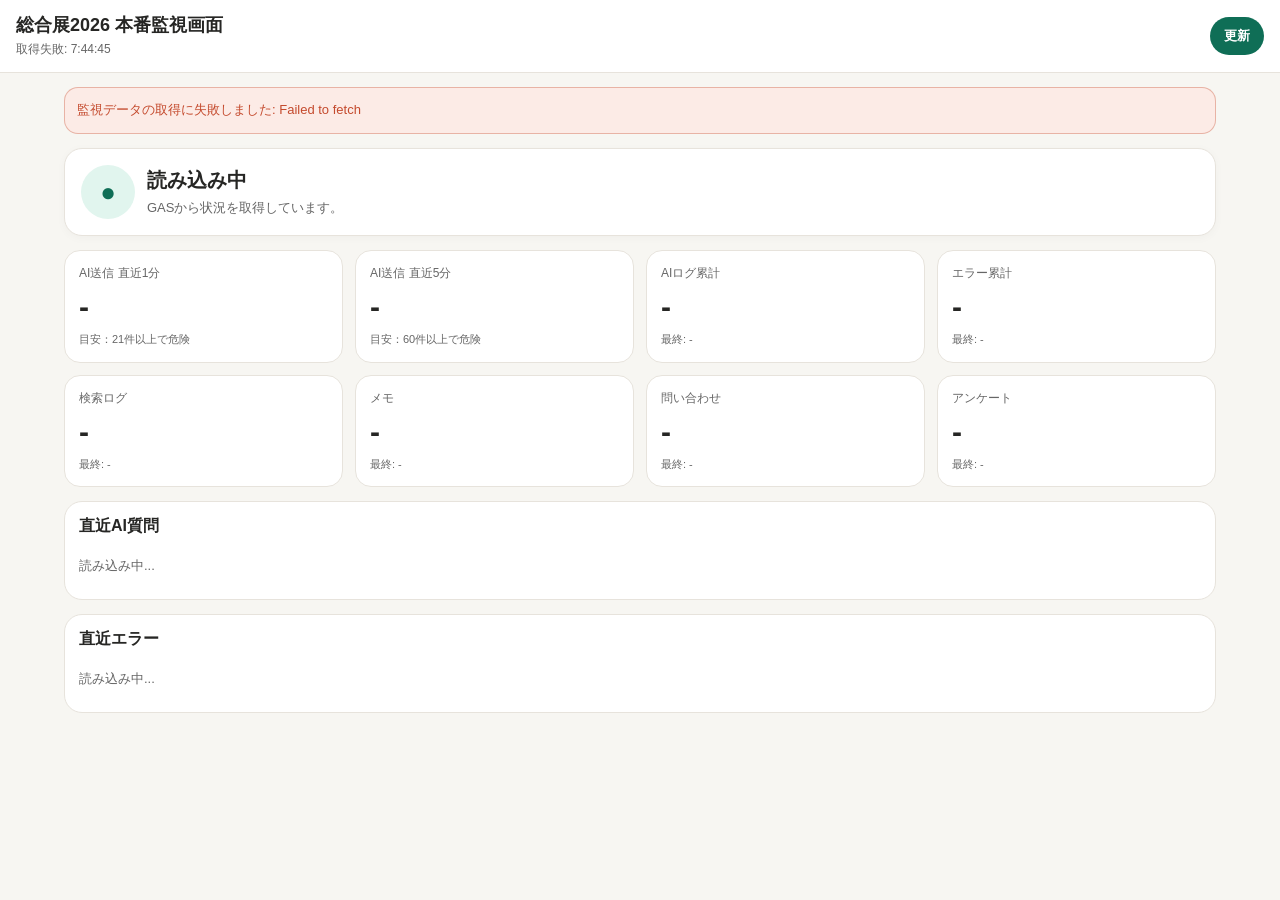
==== admin.html @ ae8590c2 "Create admin.html" ====
<!DOCTYPE html>
<html lang="ja">
<head>
  <meta charset="UTF-8" />
  <meta name="viewport" content="width=device-width,initial-scale=1,viewport-fit=cover" />
  <title>総合展2026 本番監視画面</title>
  <style>
    :root {
      --green: #0F6E56;
      --green2: #E1F5EE;
      --red: #C44A2D;
      --red2: #FCEBE6;
      --yellow: #A36B00;
      --yellow2: #FFF4D6;
      --ink: #262624;
      --sub: #666;
      --line: #e7e3dc;
      --bg: #f7f6f2;
      --card: #fff;
    }

    * {
      box-sizing: border-box;
    }

    body {
      margin: 0;
      background: var(--bg);
      color: var(--ink);
      font-family: -apple-system, BlinkMacSystemFont, "Segoe UI", "Hiragino Sans", "Noto Sans JP", sans-serif;
    }

    header {
      position: sticky;
      top: 0;
      z-index: 10;
      background: rgba(255,255,255,.96);
      backdrop-filter: blur(10px);
      border-bottom: 1px solid var(--line);
      padding: 14px 16px;
    }

    .head-row {
      display: flex;
      align-items: center;
      justify-content: space-between;
      gap: 12px;
    }

    h1 {
      margin: 0;
      font-size: 18px;
      line-height: 1.3;
    }

    .sub {
      margin-top: 4px;
      font-size: 12px;
      color: var(--sub);
    }

    .refresh-btn {
      border: 0;
      background: var(--green);
      color: white;
      border-radius: 999px;
      padding: 10px 14px;
      font-size: 13px;
      font-weight: 700;
      cursor: pointer;
      white-space: nowrap;
    }

    main {
      padding: 14px;
      max-width: 1180px;
      margin: 0 auto;
    }

    .status-card {
      background: var(--card);
      border: 1px solid var(--line);
      border-radius: 18px;
      padding: 16px;
      margin-bottom: 14px;
      box-shadow: 0 2px 10px rgba(0,0,0,.03);
    }

    .status-row {
      display: flex;
      align-items: center;
      gap: 12px;
    }

    .lamp {
      width: 54px;
      height: 54px;
      border-radius: 50%;
      display: grid;
      place-items: center;
      font-size: 26px;
      font-weight: 900;
      flex: 0 0 auto;
    }

    .normal .lamp {
      background: var(--green2);
      color: var(--green);
    }

    .warning .lamp {
      background: var(--yellow2);
      color: var(--yellow);
    }

    .danger .lamp {
      background: var(--red2);
      color: var(--red);
    }

    .status-title {
      font-size: 20px;
      font-weight: 900;
      margin-bottom: 4px;
    }

    .status-msg {
      color: var(--sub);
      font-size: 13px;
      line-height: 1.5;
    }

    .grid {
      display: grid;
      grid-template-columns: repeat(4, 1fr);
      gap: 12px;
      margin-bottom: 14px;
    }

    .metric {
      background: var(--card);
      border: 1px solid var(--line);
      border-radius: 16px;
      padding: 14px;
      min-height: 100px;
    }

    .metric-label {
      font-size: 12px;
      color: var(--sub);
      margin-bottom: 8px;
    }

    .metric-value {
      font-size: 30px;
      font-weight: 900;
      letter-spacing: -0.03em;
    }

    .metric-foot {
      margin-top: 8px;
      font-size: 11px;
      color: var(--sub);
      line-height: 1.4;
      word-break: break-all;
    }

    .section {
      background: var(--card);
      border: 1px solid var(--line);
      border-radius: 18px;
      padding: 14px;
      margin-bottom: 14px;
    }

    .section h2 {
      font-size: 16px;
      margin: 0 0 10px;
    }

    table {
      width: 100%;
      border-collapse: collapse;
      font-size: 13px;
    }

    th, td {
      border-bottom: 1px solid var(--line);
      padding: 9px 6px;
      vertical-align: top;
      text-align: left;
    }

    th {
      color: var(--sub);
      font-size: 12px;
      font-weight: 700;
      background: #faf9f6;
    }

    .mono {
      font-family: ui-monospace, SFMono-Regular, Menlo, Consolas, monospace;
      font-size: 12px;
    }

    .empty {
      color: var(--sub);
      font-size: 13px;
      padding: 10px 0;
    }

    .error-box {
      background: var(--red2);
      color: var(--red);
      border: 1px solid rgba(196,74,45,.35);
      border-radius: 14px;
      padding: 12px;
      font-size: 13px;
      line-height: 1.6;
      margin-bottom: 14px;
      display: none;
    }

    @media (max-width: 880px) {
      .grid {
        grid-template-columns: repeat(2, 1fr);
      }
    }

    @media (max-width: 520px) {
      .grid {
        grid-template-columns: 1fr;
      }

      .head-row {
        align-items: flex-start;
      }

      h1 {
        font-size: 16px;
      }

      .refresh-btn {
        padding: 9px 12px;
      }

      table {
        font-size: 12px;
      }

      th, td {
        padding: 8px 5px;
      }
    }
  </style>
</head>
<body>
  <header>
    <div class="head-row">
      <div>
        <h1>総合展2026 本番監視画面</h1>
        <div class="sub" id="lastUpdated">読み込み中...</div>
      </div>
      <button class="refresh-btn" onclick="loadStatus()">更新</button>
    </div>
  </header>

  <main>
    <div class="error-box" id="errorBox"></div>

    <section class="status-card normal" id="statusCard">
      <div class="status-row">
        <div class="lamp" id="statusIcon">●</div>
        <div>
          <div class="status-title" id="statusTitle">読み込み中</div>
          <div class="status-msg" id="statusMessage">GASから状況を取得しています。</div>
        </div>
      </div>
    </section>

    <section class="grid">
      <div class="metric">
        <div class="metric-label">AI送信 直近1分</div>
        <div class="metric-value" id="ai1">-</div>
        <div class="metric-foot">目安：21件以上で危険</div>
      </div>

      <div class="metric">
        <div class="metric-label">AI送信 直近5分</div>
        <div class="metric-value" id="ai5">-</div>
        <div class="metric-foot">目安：60件以上で危険</div>
      </div>

      <div class="metric">
        <div class="metric-label">AIログ累計</div>
        <div class="metric-value" id="aiTotal">-</div>
        <div class="metric-foot" id="aiLatest">最終: -</div>
      </div>

      <div class="metric">
        <div class="metric-label">エラー累計</div>
        <div class="metric-value" id="errorTotal">-</div>
        <div class="metric-foot" id="errorLatest">最終: -</div>
      </div>

      <div class="metric">
        <div class="metric-label">検索ログ</div>
        <div class="metric-value" id="searchTotal">-</div>
        <div class="metric-foot" id="searchLatest">最終: -</div>
      </div>

      <div class="metric">
        <div class="metric-label">メモ</div>
        <div class="metric-value" id="memoTotal">-</div>
        <div class="metric-foot" id="memoLatest">最終: -</div>
      </div>

      <div class="metric">
        <div class="metric-label">問い合わせ</div>
        <div class="metric-value" id="inquiryTotal">-</div>
        <div class="metric-foot" id="inquiryLatest">最終: -</div>
      </div>

      <div class="metric">
        <div class="metric-label">アンケート</div>
        <div class="metric-value" id="surveyTotal">-</div>
        <div class="metric-foot" id="surveyLatest">最終: -</div>
      </div>
    </section>

    <section class="section">
      <h2>直近AI質問</h2>
      <div id="aiTableWrap" class="empty">読み込み中...</div>
    </section>

    <section class="section">
      <h2>直近エラー</h2>
      <div id="errorTableWrap" class="empty">読み込み中...</div>
    </section>
  </main>

  <script>
    const GAS_URL = 'https://script.google.com/macros/s/AKfycbyavH18rQHlhsjPkECUxr9oiyCU0AKhf0aWcG3G53FzF6r1vitTwxDRDULji2iOKU3h/exec';

    const params = new URLSearchParams(location.search);
    const ADMIN_TOKEN = params.get('token') || '';

    function esc(v) {
      return String(v == null ? '' : v)
        .replace(/&/g, '&amp;')
        .replace(/</g, '&lt;')
        .replace(/>/g, '&gt;')
        .replace(/"/g, '&quot;')
        .replace(/'/g, '&#39;');
    }

    function setText(id, value) {
      const el = document.getElementById(id);
      if (el) el.textContent = value == null || value === '' ? '-' : value;
    }

    function setError(message) {
      const box = document.getElementById('errorBox');
      if (!box) return;

      if (!message) {
        box.style.display = 'none';
        box.textContent = '';
        return;
      }

      box.style.display = 'block';
      box.textContent = message;
    }

    async function loadStatus() {
      setError('');

      try {
        const url =
          GAS_URL +
          '?action=adminStatus' +
          '&token=' + encodeURIComponent(ADMIN_TOKEN) +
          '&_=' + Date.now();

        const res = await fetch(url);
        if (!res.ok) throw new Error('HTTP ' + res.status);

        const data = await res.json();
        if (data.status !== 'ok') {
          throw new Error(data.error || 'adminStatus error');
        }

        renderStatus(data);
      } catch (err) {
        setError('監視データの取得に失敗しました: ' + err.message);
        setText('lastUpdated', '取得失敗: ' + new Date().toLocaleTimeString('ja-JP'));
      }
    }

    function renderStatus(data) {
      setText('lastUpdated', '最終更新: ' + data.generatedAt);

      const card = document.getElementById('statusCard');
      const level = data.congestion && data.congestion.level ? data.congestion.level : 'normal';
      card.className = 'status-card ' + level;

      const mark = level === 'danger' ? '!' : level === 'warning' ? '▲' : '●';
      setText('statusIcon', mark);
      setText('statusTitle', data.congestion.label);
      setText('statusMessage', data.congestion.message);

      setText('ai1', data.ai.last1Min);
      setText('ai5', data.ai.last5Min);
      setText('aiTotal', data.ai.total);
      setText('aiLatest', '最終: ' + (data.ai.latestTime || '-'));

      setText('errorTotal', data.counts.errors);
      setText('errorLatest', '最終: ' + (data.latestTimes.errors || '-'));

      setText('searchTotal', data.counts.search);
      setText('searchLatest', '最終: ' + (data.latestTimes.search || '-'));

      setText('memoTotal', data.counts.memo);
      setText('memoLatest', '最終: ' + (data.latestTimes.memo || '-'));

      setText('inquiryTotal', data.counts.inquiry);
      setText('inquiryLatest', '最終: ' + (data.latestTimes.inquiry || '-'));

      setText('surveyTotal', data.counts.survey);
      setText('surveyLatest', '最終: ' + (data.latestTimes.survey || '-'));

      renderAITable(data.ai.latest || []);
      renderErrorTable(data.errors || []);
    }

    function renderAITable(rows) {
      const wrap = document.getElementById('aiTableWrap');

      if (!rows.length) {
        wrap.className = 'empty';
        wrap.textContent = 'AIログはまだありません。';
        return;
      }

      wrap.className = '';

      wrap.innerHTML = `
        <table>
          <thead>
            <tr>
              <th>日時</th>
              <th>質問</th>
              <th>回答</th>
              <th>業態</th>
              <th>QR</th>
            </tr>
          </thead>
          <tbody>
            ${rows.map(r => `
              <tr>
                <td class="mono">${esc(r.time)}</td>
                <td>${esc(r.question)}</td>
                <td>${esc(r.answer)}</td>
                <td>${esc(r.gyotai)}</td>
                <td class="mono">${esc(r.qr)}</td>
              </tr>
            `).join('')}
          </tbody>
        </table>
      `;
    }

    function renderErrorTable(rows) {
      const wrap = document.getElementById('errorTableWrap');

      if (!rows.length) {
        wrap.className = 'empty';
        wrap.textContent = 'エラーは記録されていません。';
        return;
      }

      wrap.className = '';

      wrap.innerHTML = `
        <table>
          <thead>
            <tr>
              <th>日時</th>
              <th>発生箇所</th>
              <th>action</th>
              <th>内容</th>
            </tr>
          </thead>
          <tbody>
            ${rows.map(r => `
              <tr>
                <td class="mono">${esc(r.time)}</td>
                <td>${esc(r.source)}</td>
                <td class="mono">${esc(r.action)}</td>
                <td>${esc(r.message)}</td>
              </tr>
            `).join('')}
          </tbody>
        </table>
      `;
    }

    loadStatus();
    setInterval(loadStatus, 30000);
  </script>
</body>
</html>
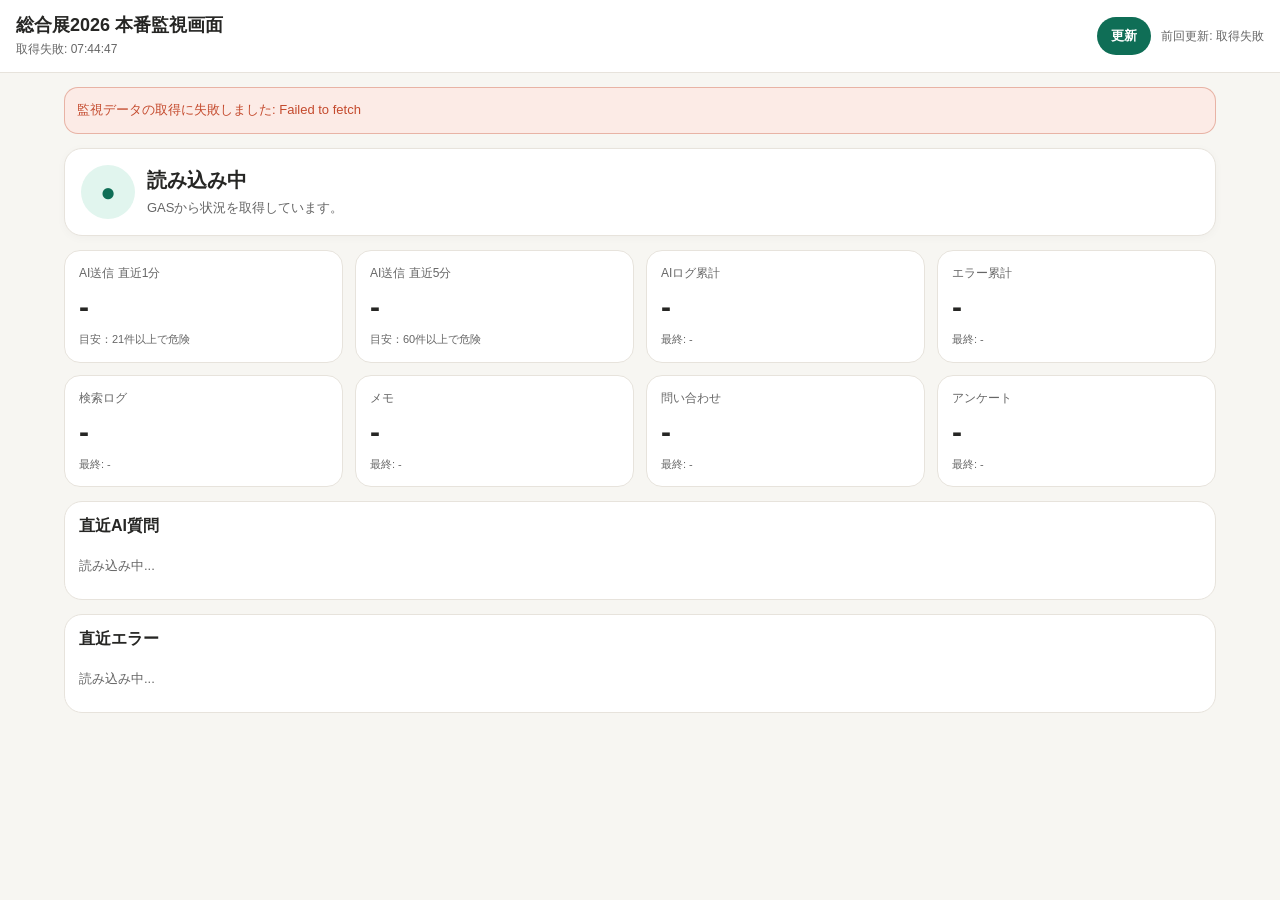
==== commit 69b2f0f5: "Update admin.html" ====
--- a/admin.html
+++ b/admin.html
@@ -59,6 +59,14 @@
       color: var(--sub);
     }
 
+    .refresh-area {
+      display: flex;
+      align-items: center;
+      gap: 10px;
+      flex-wrap: wrap;
+      justify-content: flex-end;
+    }
+
     .refresh-btn {
       border: 0;
       background: var(--green);
@@ -71,6 +79,12 @@
       white-space: nowrap;
     }
 
+    .last-updated-side {
+      font-size: 12px;
+      color: var(--sub);
+      white-space: nowrap;
+    }
+
     main {
       padding: 14px;
       max-width: 1180px;
@@ -240,6 +254,10 @@
         font-size: 16px;
       }
 
+      .refresh-area {
+        justify-content: flex-start;
+      }
+
       .refresh-btn {
         padding: 9px 12px;
       }
@@ -261,7 +279,10 @@
         <h1>総合展2026 本番監視画面</h1>
         <div class="sub" id="lastUpdated">読み込み中...</div>
       </div>
-      <button class="refresh-btn" onclick="loadStatus()">更新</button>
+      <div class="refresh-area">
+        <button class="refresh-btn" onclick="loadStatus()">更新</button>
+        <div class="last-updated-side" id="lastUpdatedSide">前回更新: -</div>
+      </div>
     </div>
   </header>
 
@@ -393,13 +414,16 @@
 
         renderStatus(data);
       } catch (err) {
+        const failedAt = new Date().toLocaleTimeString('ja-JP', {hour:'2-digit', minute:'2-digit', second:'2-digit'});
         setError('監視データの取得に失敗しました: ' + err.message);
-        setText('lastUpdated', '取得失敗: ' + new Date().toLocaleTimeString('ja-JP'));
+        setText('lastUpdated', '取得失敗: ' + failedAt);
+        setText('lastUpdatedSide', '前回更新: 取得失敗');
       }
     }
 
     function renderStatus(data) {
       setText('lastUpdated', '最終更新: ' + data.generatedAt);
+      setText('lastUpdatedSide', '前回更新: ' + data.generatedAt);
 
       const card = document.getElementById('statusCard');
       const level = data.congestion && data.congestion.level ? data.congestion.level : 'normal';
@@ -507,7 +531,7 @@
     }
 
     loadStatus();
-    setInterval(loadStatus, 30000);
+    setInterval(loadStatus, 60000);
   </script>
 </body>
 </html>
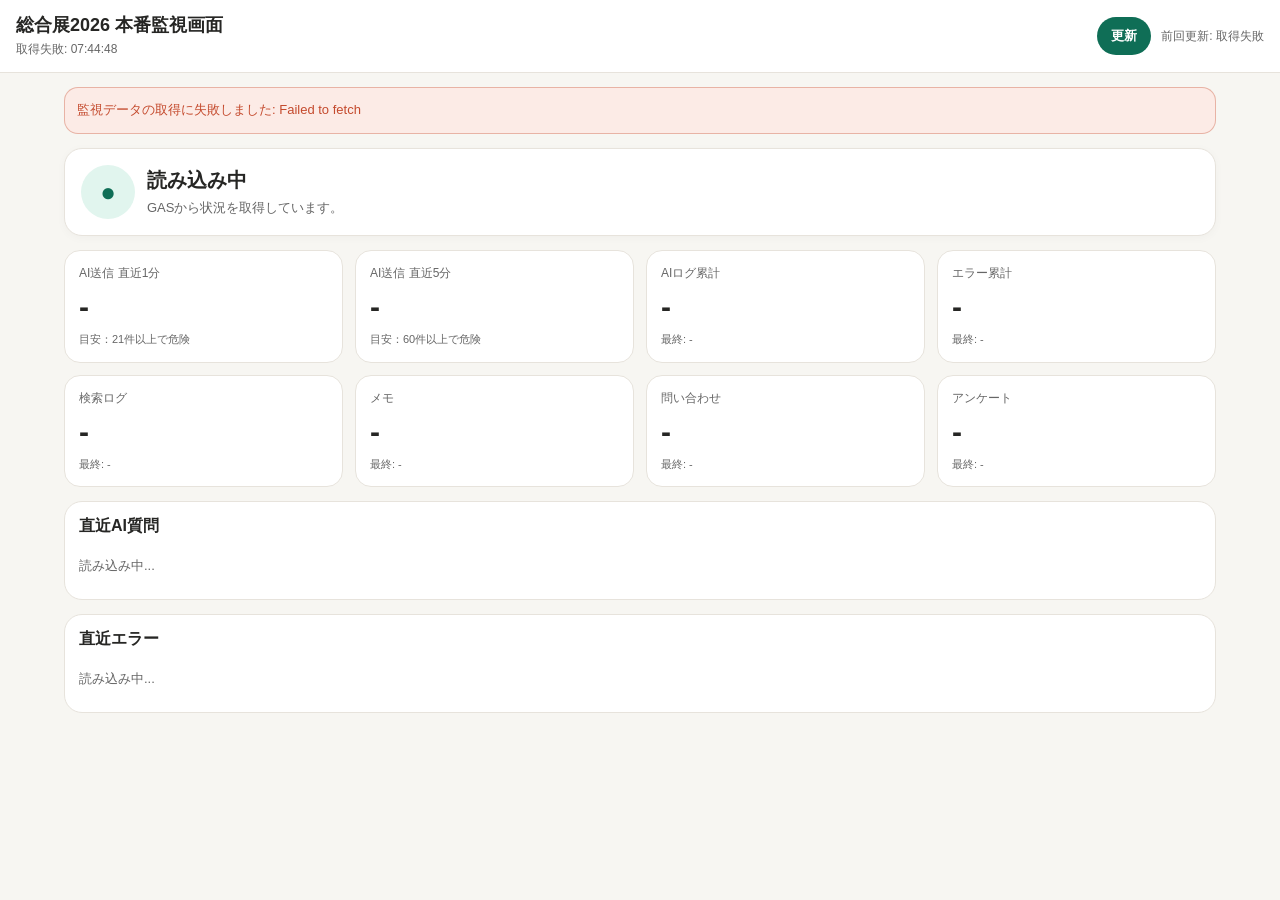
==== commit c93922f0: "Update admin.html" ====
--- a/admin.html
+++ b/admin.html
@@ -248,6 +248,7 @@
 
       .head-row {
         align-items: flex-start;
+        flex-direction: column;
       }
 
       h1 {
@@ -394,6 +395,27 @@
       box.textContent = message;
     }
 
+    function timeToMillis(value) {
+      if (!value) return 0;
+
+      const s = String(value).trim();
+      if (!s) return 0;
+
+      const normalized = s.replace(/\//g, '-');
+      const d = new Date(normalized);
+      const t = d.getTime();
+
+      return isNaN(t) ? 0 : t;
+    }
+
+    function newestFirst(rows) {
+      return (rows || []).slice().sort((a, b) => {
+        const ta = timeToMillis(a.time);
+        const tb = timeToMillis(b.time);
+        return tb - ta;
+      });
+    }
+
     async function loadStatus() {
       setError('');
 
@@ -414,7 +436,12 @@
 
         renderStatus(data);
       } catch (err) {
-        const failedAt = new Date().toLocaleTimeString('ja-JP', {hour:'2-digit', minute:'2-digit', second:'2-digit'});
+        const failedAt = new Date().toLocaleTimeString('ja-JP', {
+          hour: '2-digit',
+          minute: '2-digit',
+          second: '2-digit'
+        });
+
         setError('監視データの取得に失敗しました: ' + err.message);
         setText('lastUpdated', '取得失敗: ' + failedAt);
         setText('lastUpdatedSide', '前回更新: 取得失敗');
@@ -460,8 +487,9 @@
 
     function renderAITable(rows) {
       const wrap = document.getElementById('aiTableWrap');
-
-      if (!rows.length) {
+      const sortedRows = newestFirst(rows);
+
+      if (!sortedRows.length) {
         wrap.className = 'empty';
         wrap.textContent = 'AIログはまだありません。';
         return;
@@ -481,7 +509,7 @@
             </tr>
           </thead>
           <tbody>
-            ${rows.map(r => `
+            ${sortedRows.map(r => `
               <tr>
                 <td class="mono">${esc(r.time)}</td>
                 <td>${esc(r.question)}</td>
@@ -497,8 +525,9 @@
 
     function renderErrorTable(rows) {
       const wrap = document.getElementById('errorTableWrap');
-
-      if (!rows.length) {
+      const sortedRows = newestFirst(rows);
+
+      if (!sortedRows.length) {
         wrap.className = 'empty';
         wrap.textContent = 'エラーは記録されていません。';
         return;
@@ -517,7 +546,7 @@
             </tr>
           </thead>
           <tbody>
-            ${rows.map(r => `
+            ${sortedRows.map(r => `
               <tr>
                 <td class="mono">${esc(r.time)}</td>
                 <td>${esc(r.source)}</td>
@@ -531,7 +560,6 @@
     }
 
     loadStatus();
-    setInterval(loadStatus, 60000);
   </script>
 </body>
 </html>
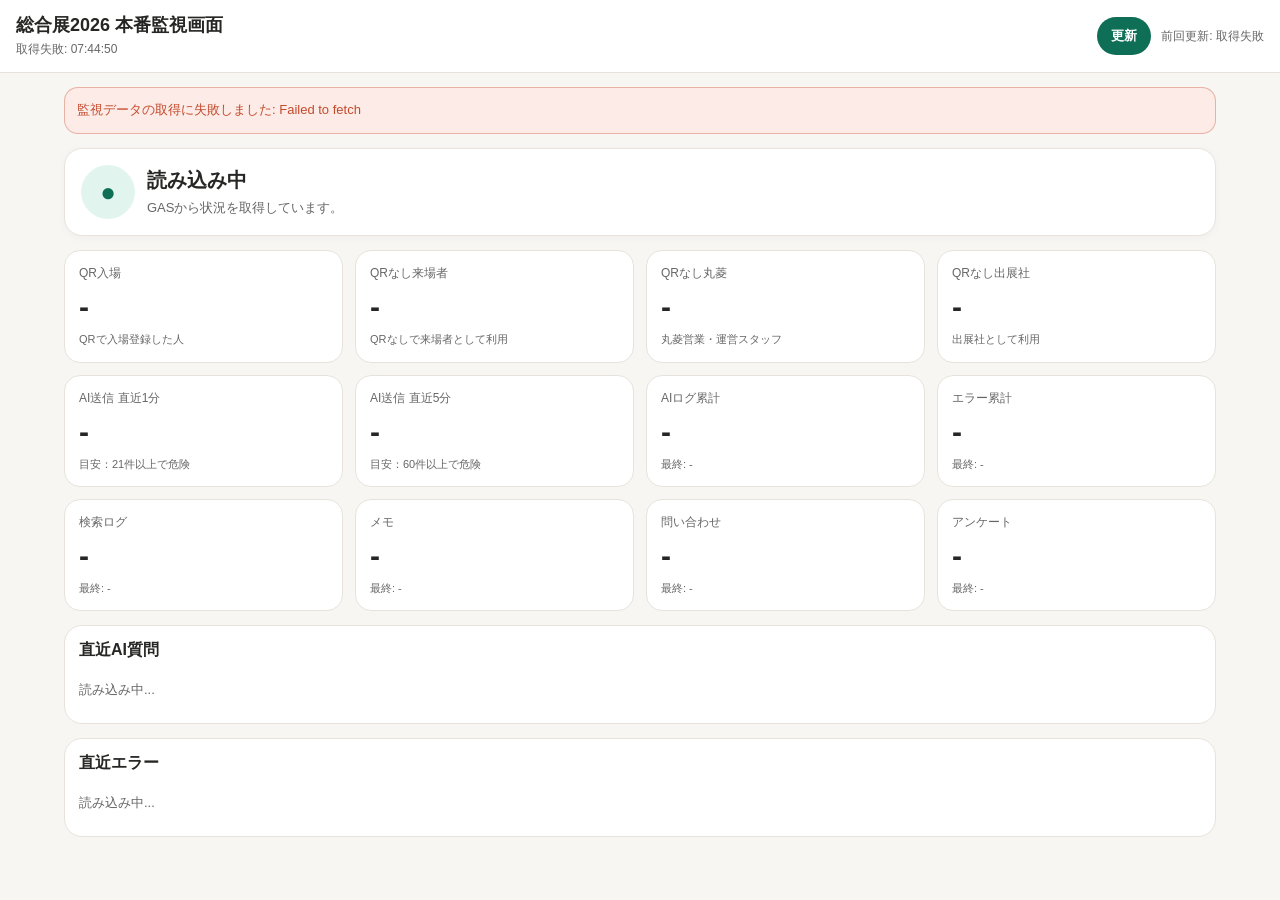
==== commit 135f28e5: "Update admin.html" ====
--- a/admin.html
+++ b/admin.html
@@ -302,6 +302,30 @@
 
     <section class="grid">
       <div class="metric">
+        <div class="metric-label">QR入場</div>
+        <div class="metric-value" id="usageQrEntry">-</div>
+        <div class="metric-foot">QRで入場登録した人</div>
+      </div>
+
+      <div class="metric">
+        <div class="metric-label">QRなし来場者</div>
+        <div class="metric-value" id="usageNoQrVisitor">-</div>
+        <div class="metric-foot">QRなしで来場者として利用</div>
+      </div>
+
+      <div class="metric">
+        <div class="metric-label">QRなし丸菱</div>
+        <div class="metric-value" id="usageMarubishi">-</div>
+        <div class="metric-foot">丸菱営業・運営スタッフ</div>
+      </div>
+
+      <div class="metric">
+        <div class="metric-label">QRなし出展社</div>
+        <div class="metric-value" id="usageExhibitor">-</div>
+        <div class="metric-foot">出展社として利用</div>
+      </div>
+
+      <div class="metric">
         <div class="metric-label">AI送信 直近1分</div>
         <div class="metric-value" id="ai1">-</div>
         <div class="metric-foot">目安：21件以上で危険</div>
@@ -460,6 +484,12 @@
       setText('statusIcon', mark);
       setText('statusTitle', data.congestion.label);
       setText('statusMessage', data.congestion.message);
+
+      const usage = data.usageType || {};
+      setText('usageQrEntry', usage.qrEntry || 0);
+      setText('usageNoQrVisitor', usage.noQrVisitor || 0);
+      setText('usageMarubishi', usage.marubishi || 0);
+      setText('usageExhibitor', usage.exhibitor || 0);
 
       setText('ai1', data.ai.last1Min);
       setText('ai5', data.ai.last5Min);
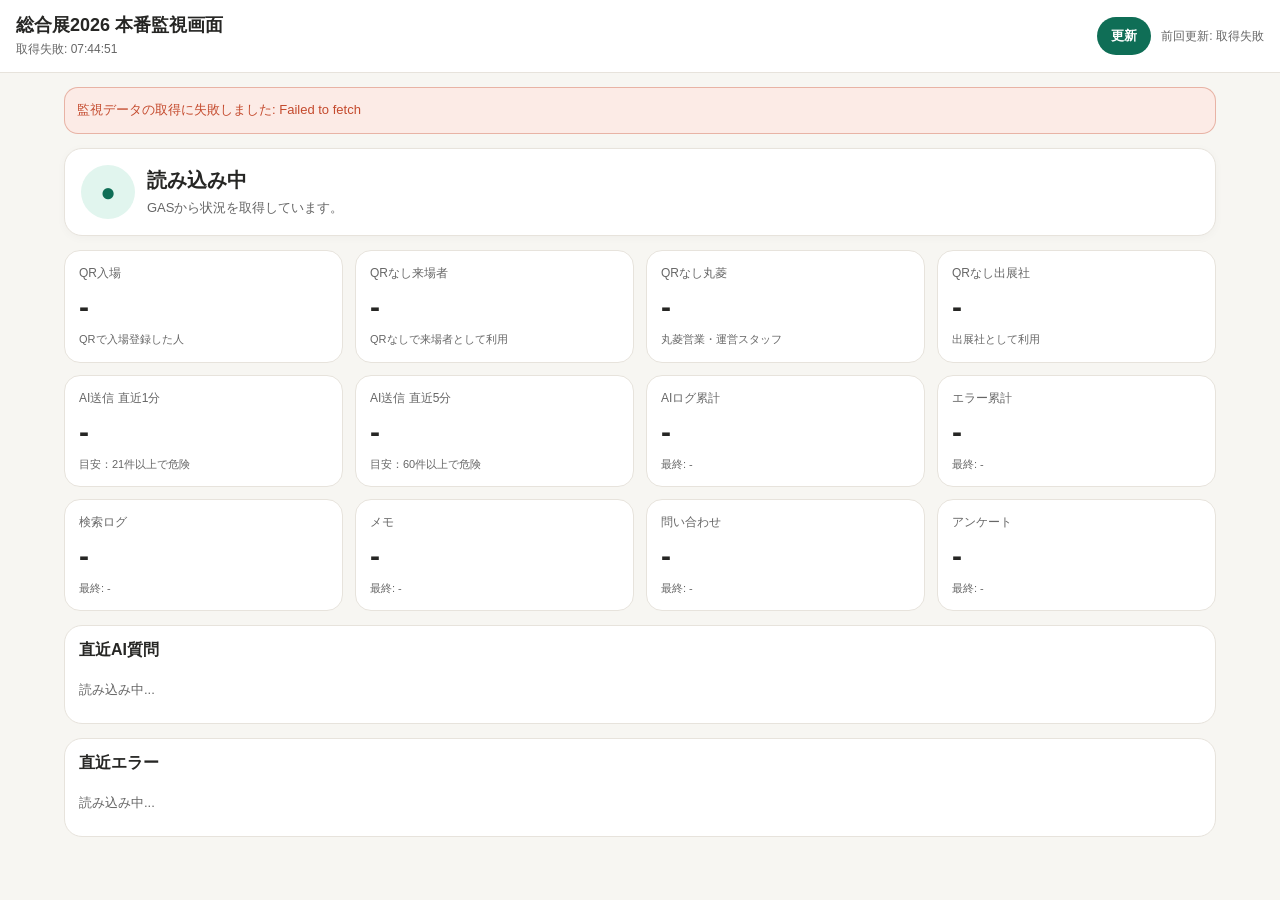
==== commit 59ba9bed: "Update admin.html" ====
--- a/admin.html
+++ b/admin.html
@@ -590,6 +590,7 @@
     }
 
     loadStatus();
+    setInterval(loadStatus, 300000);
   </script>
 </body>
 </html>
